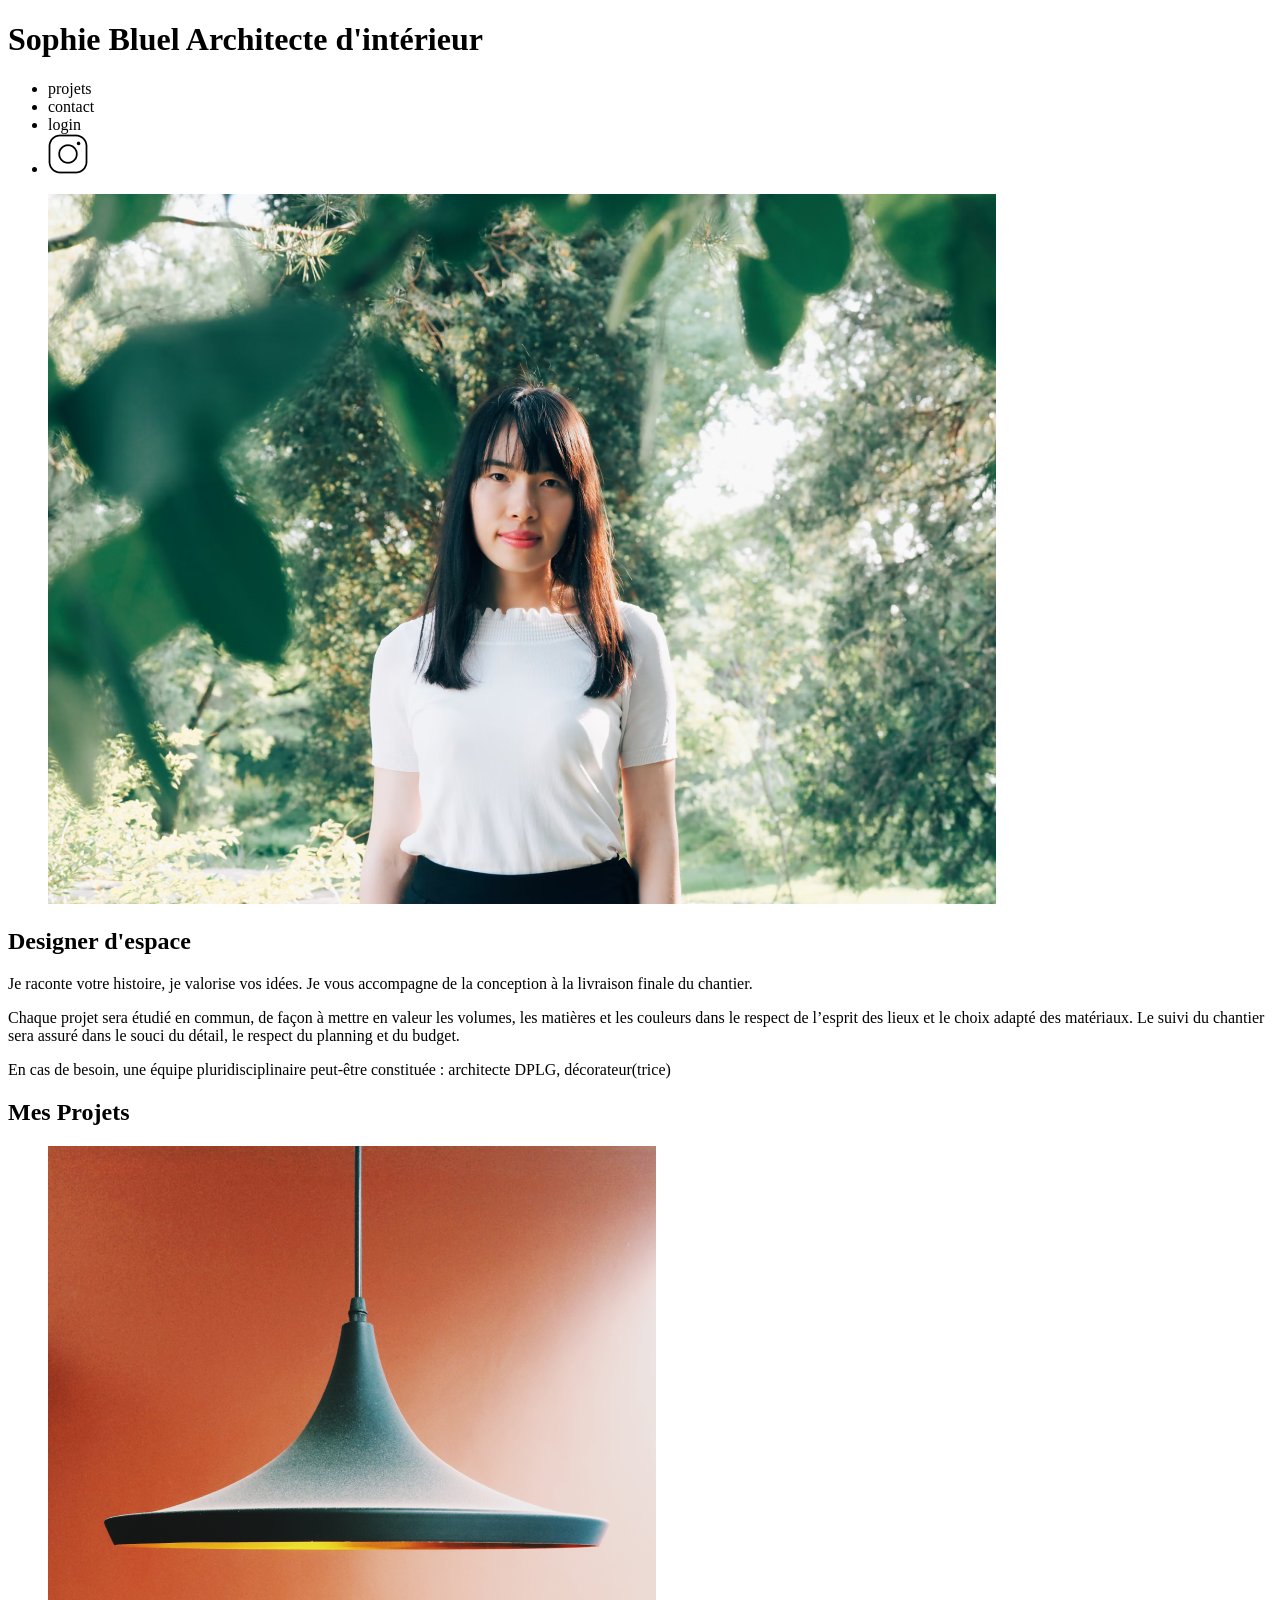
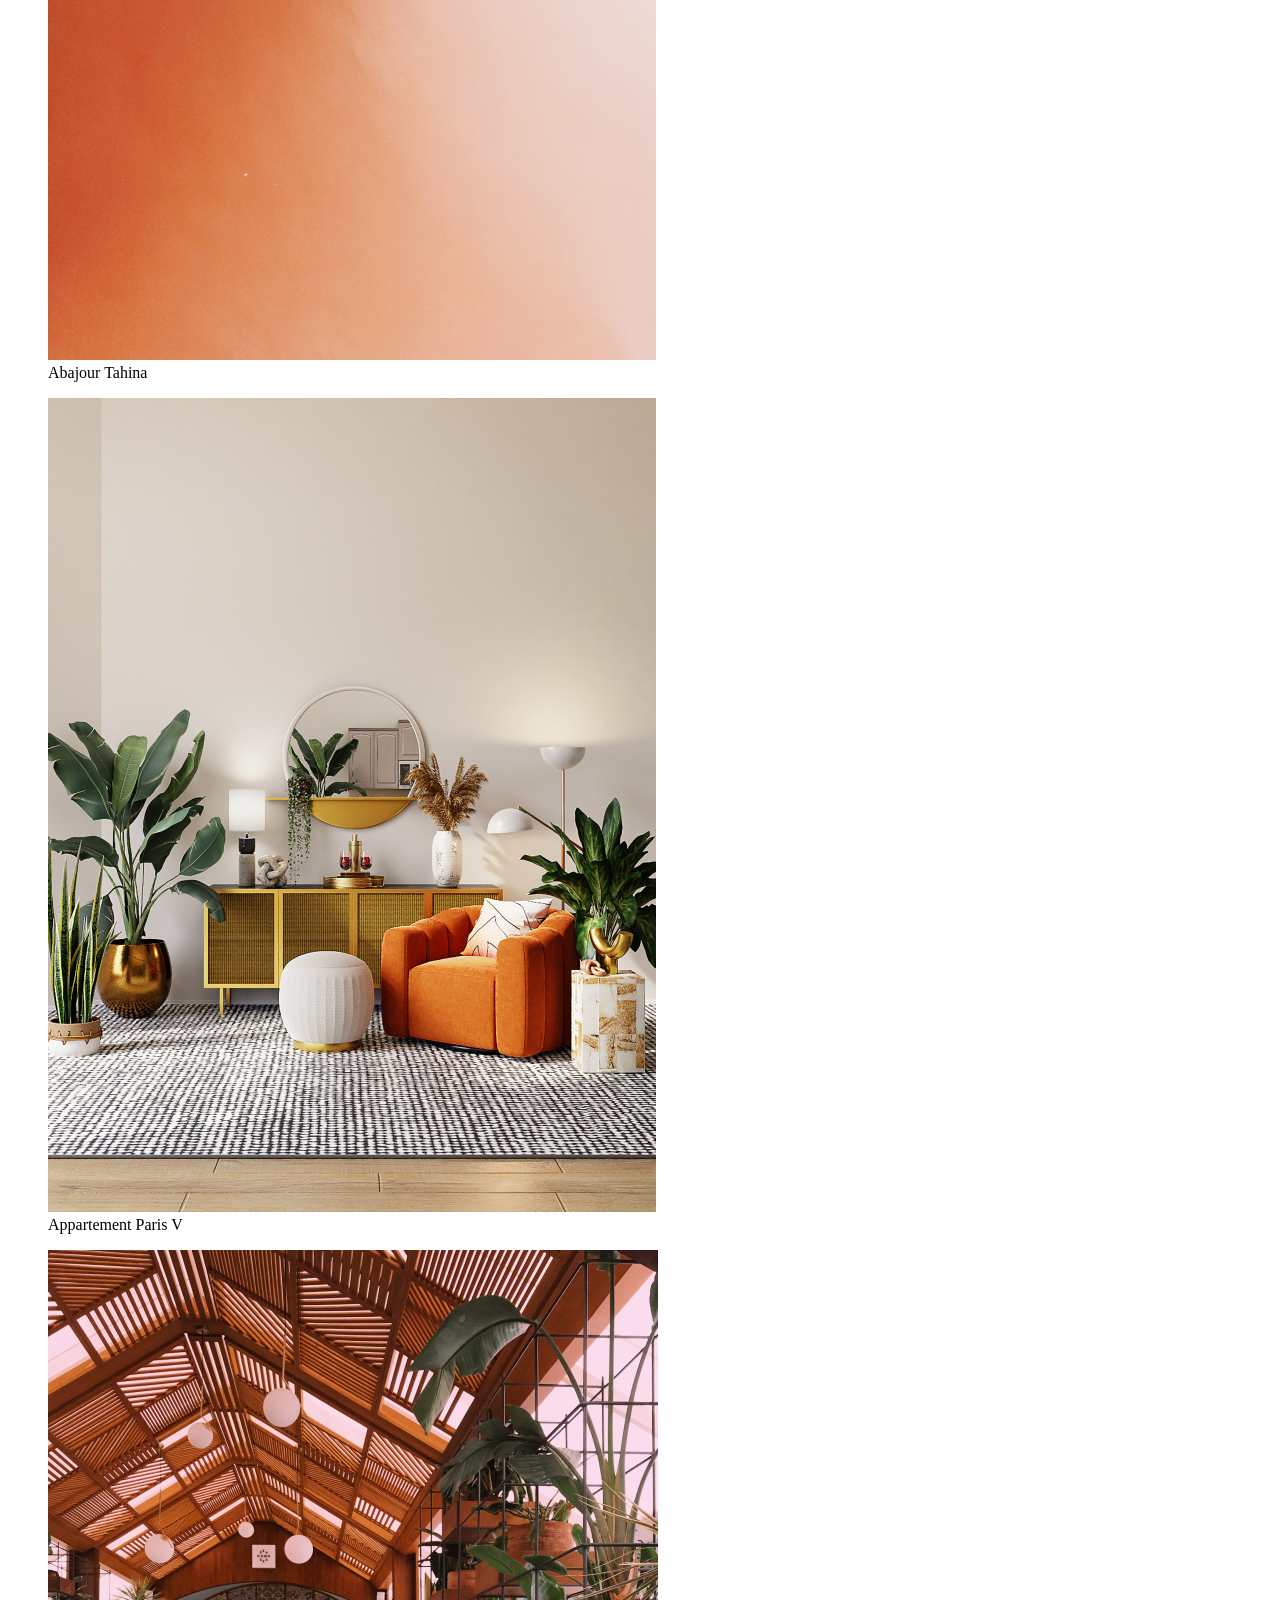
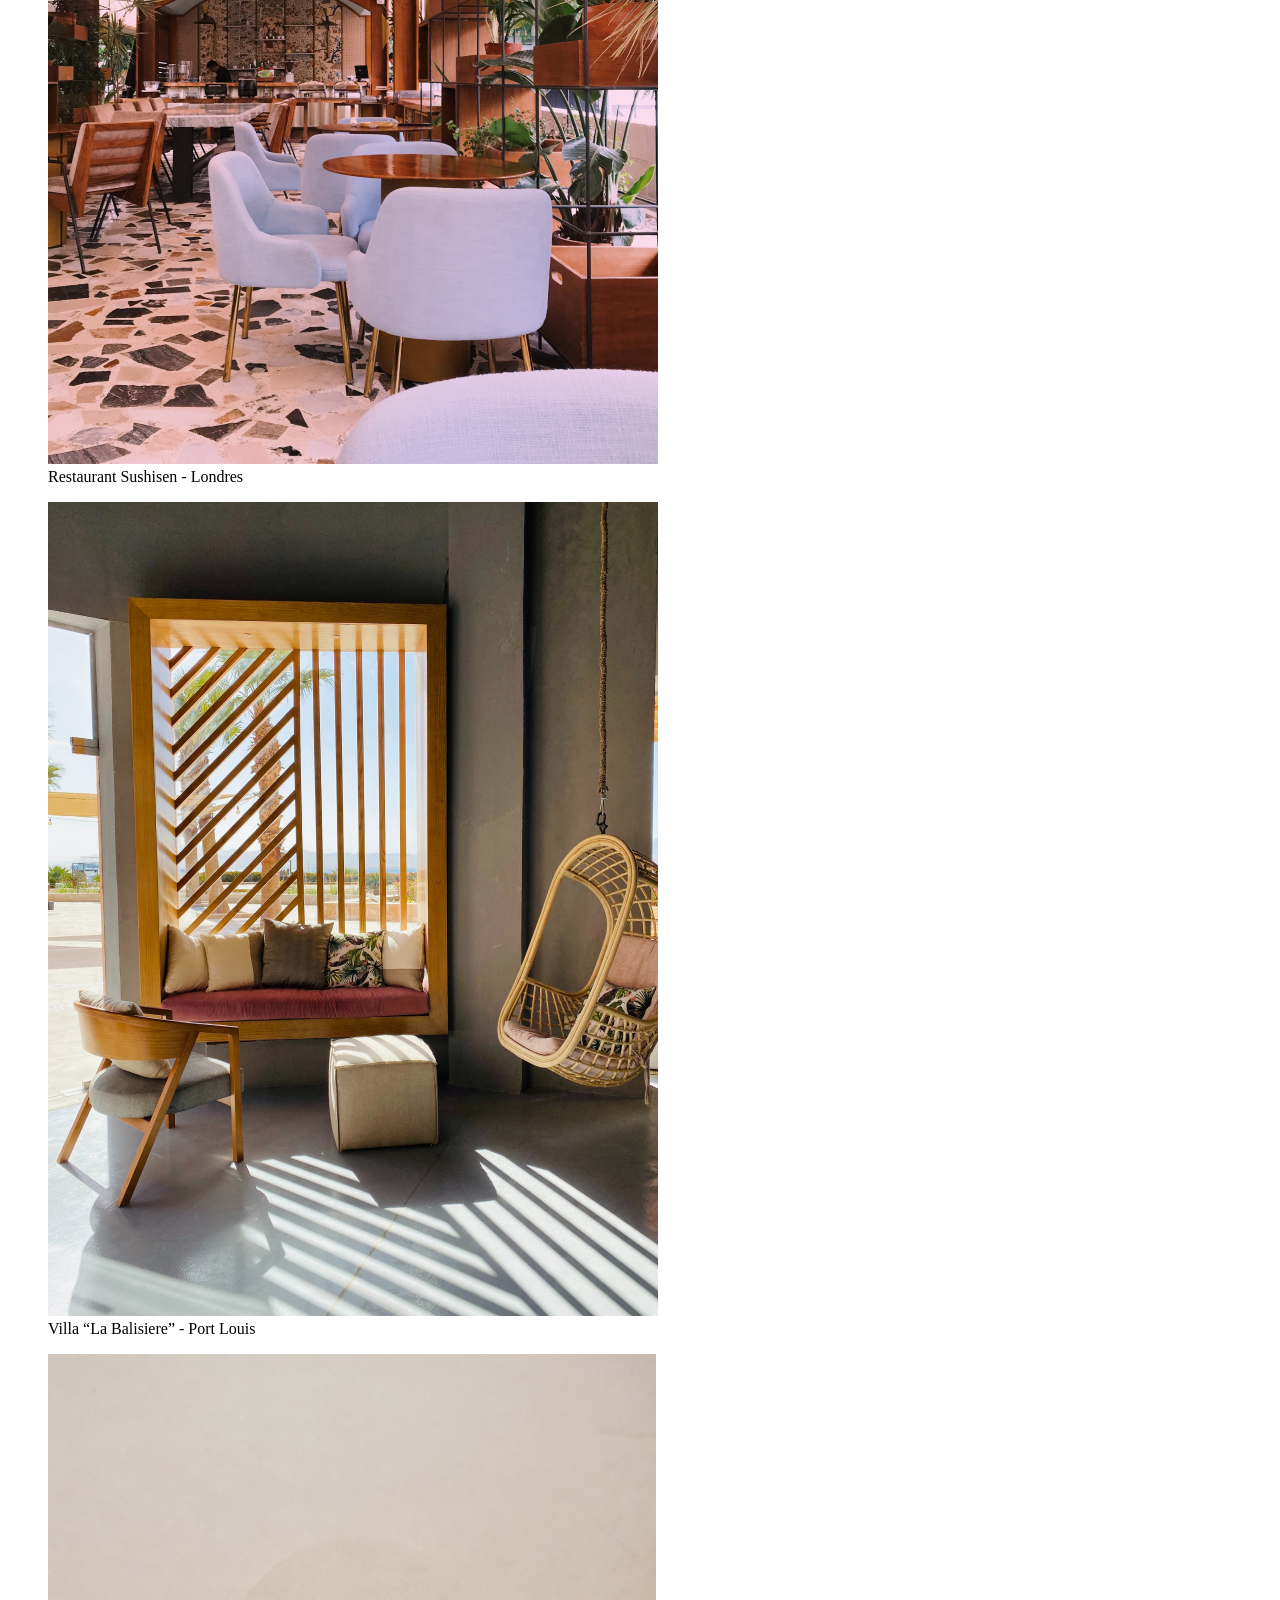
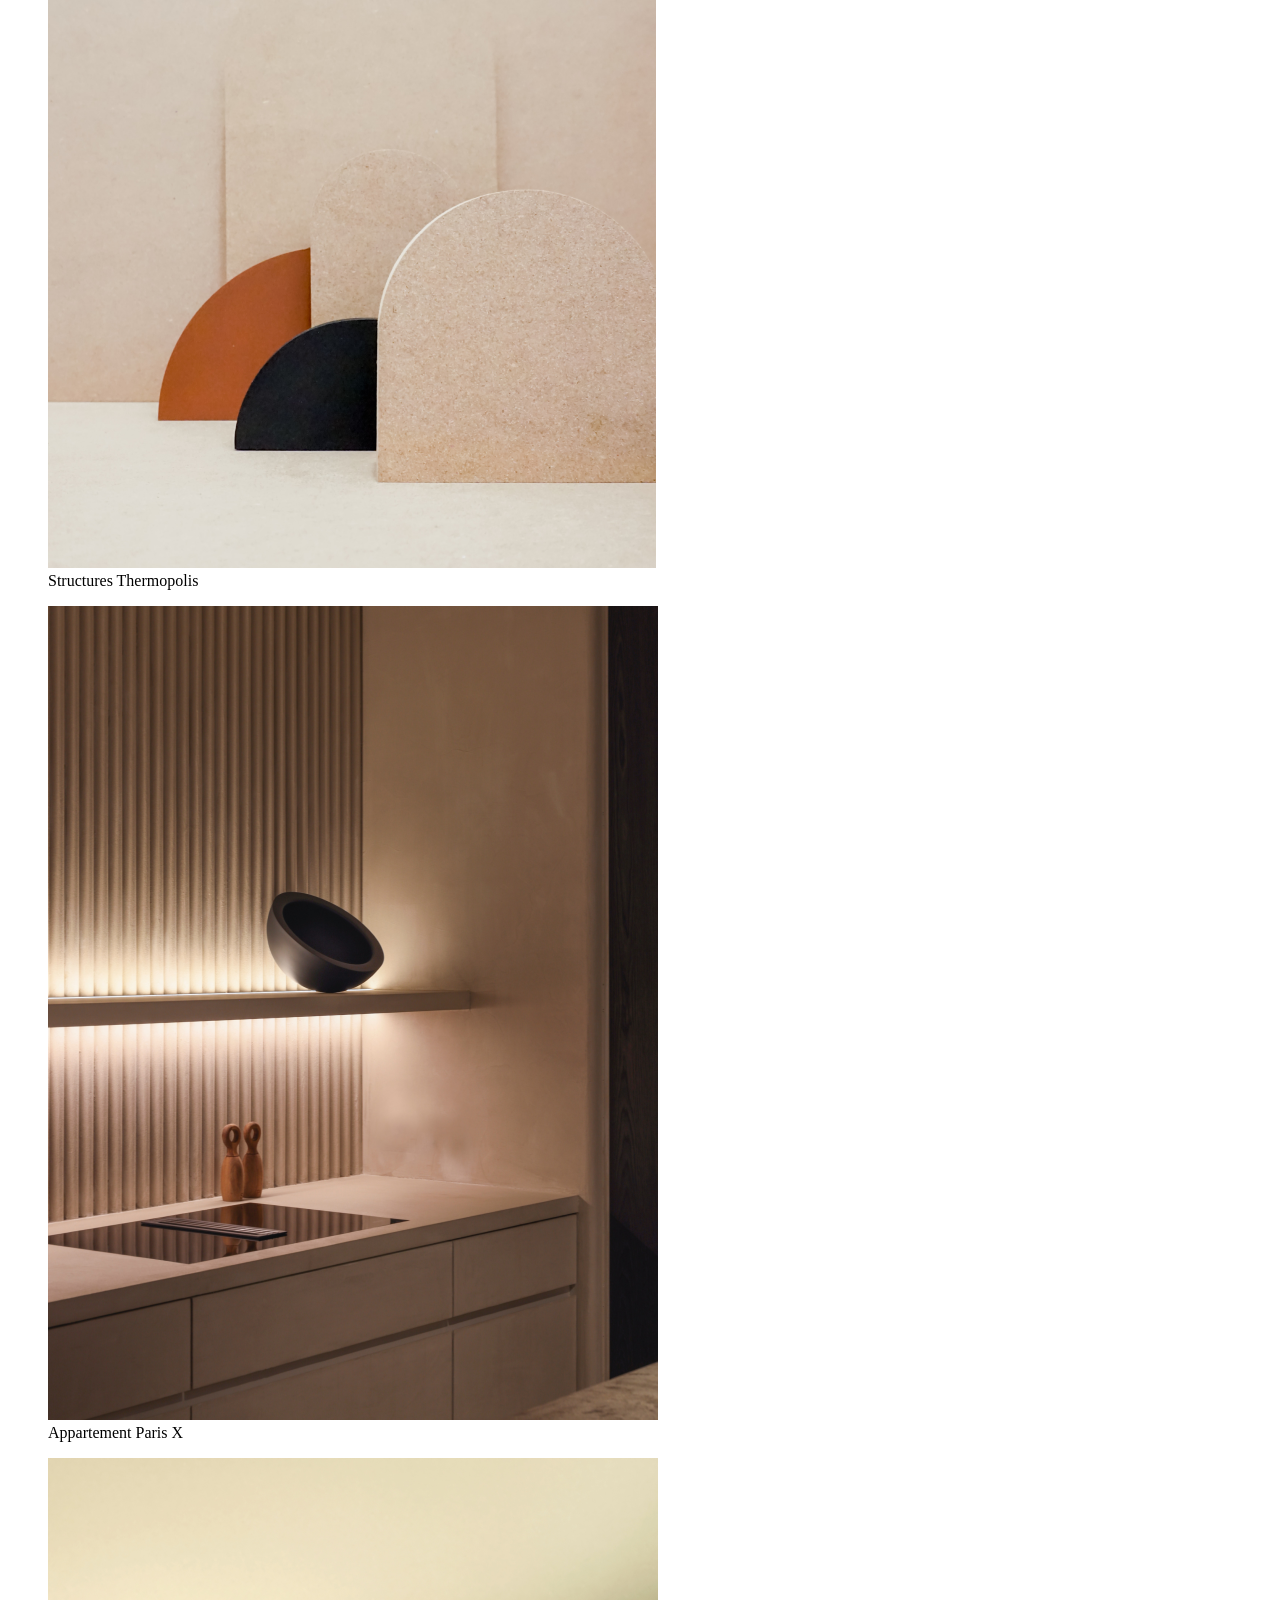
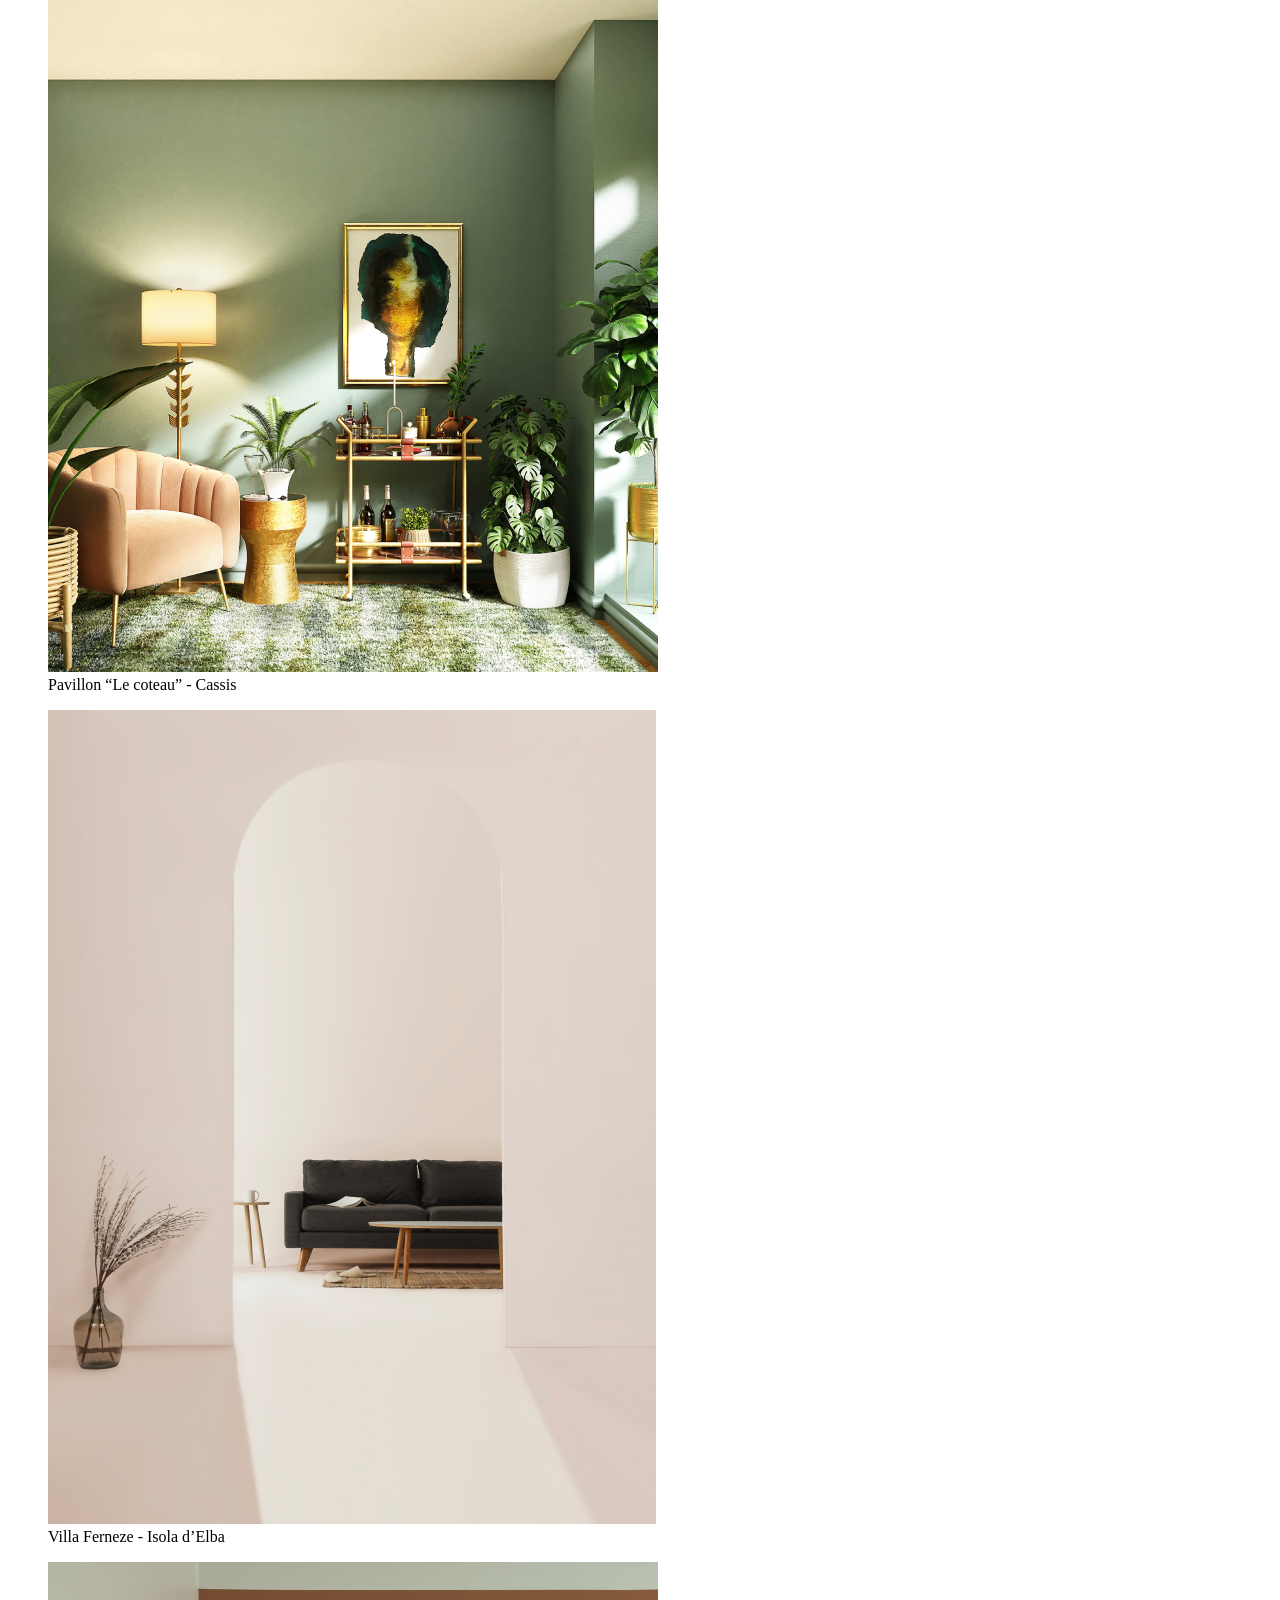
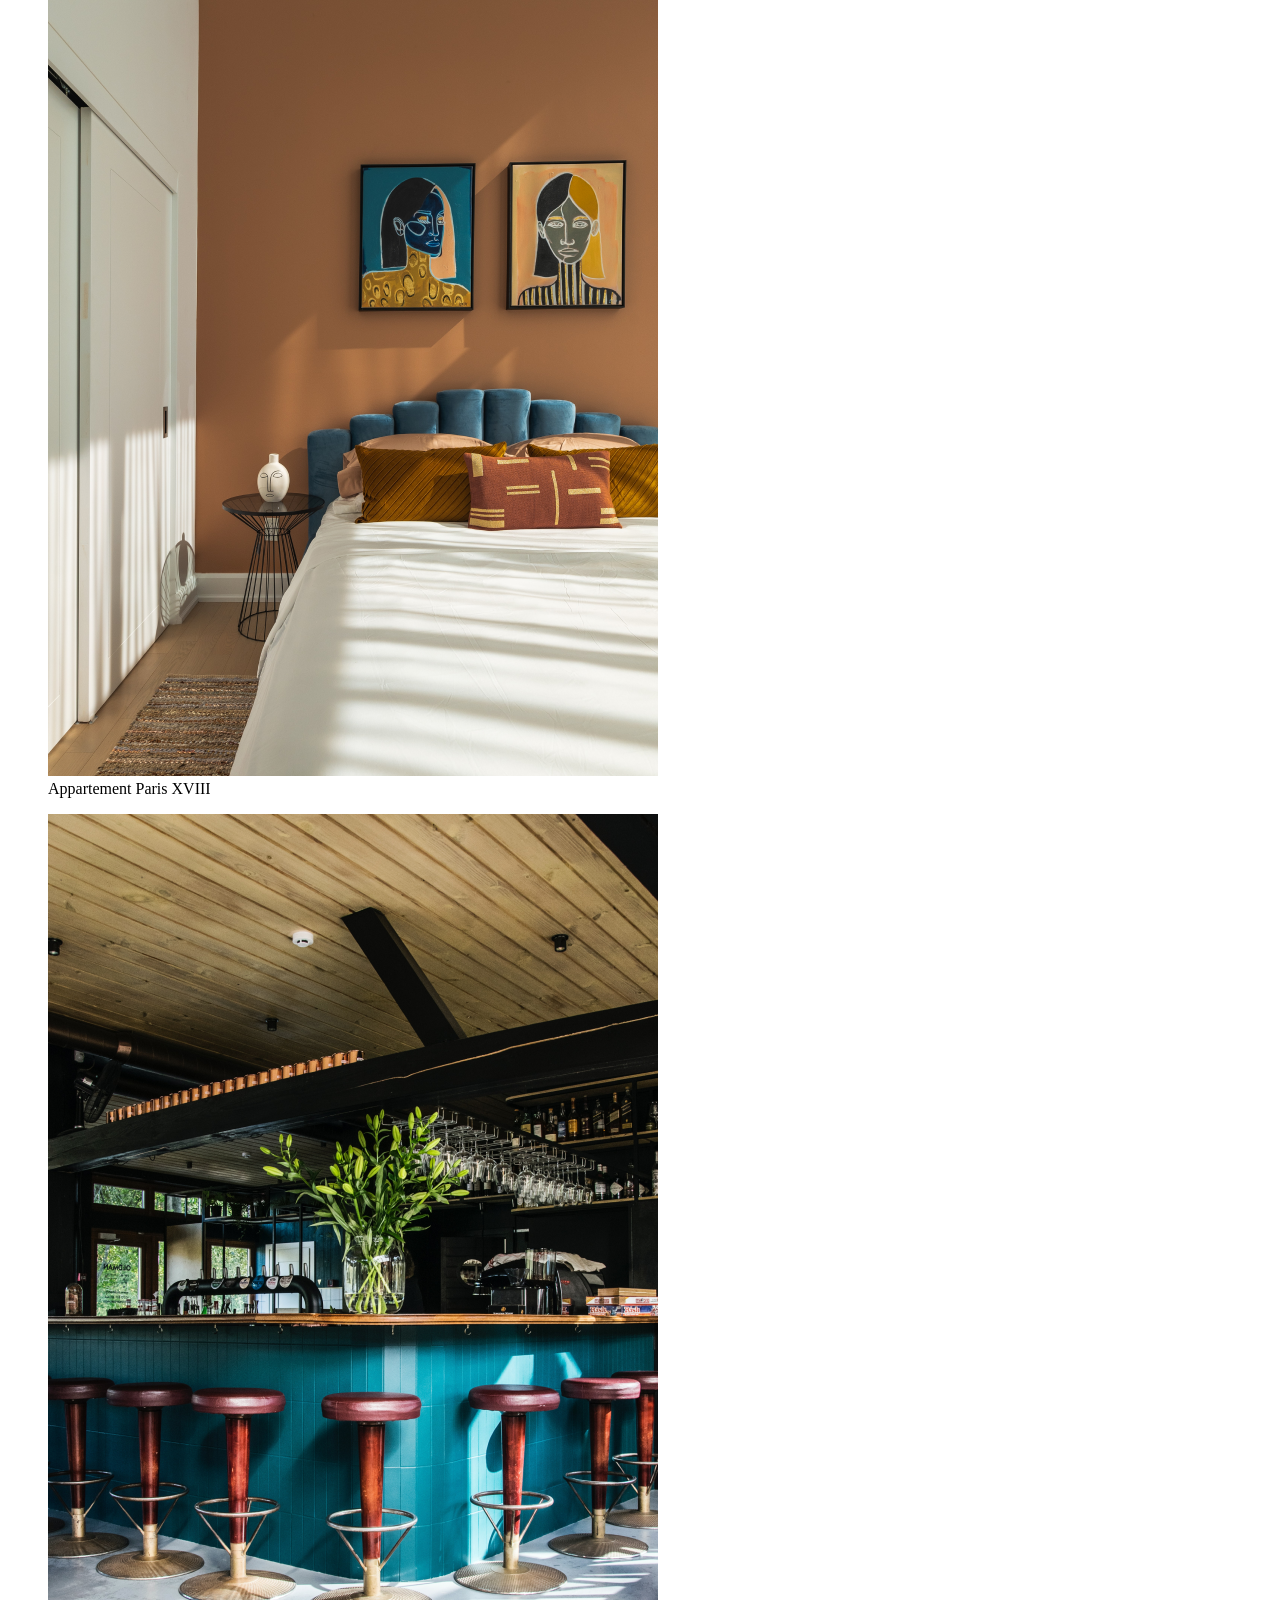
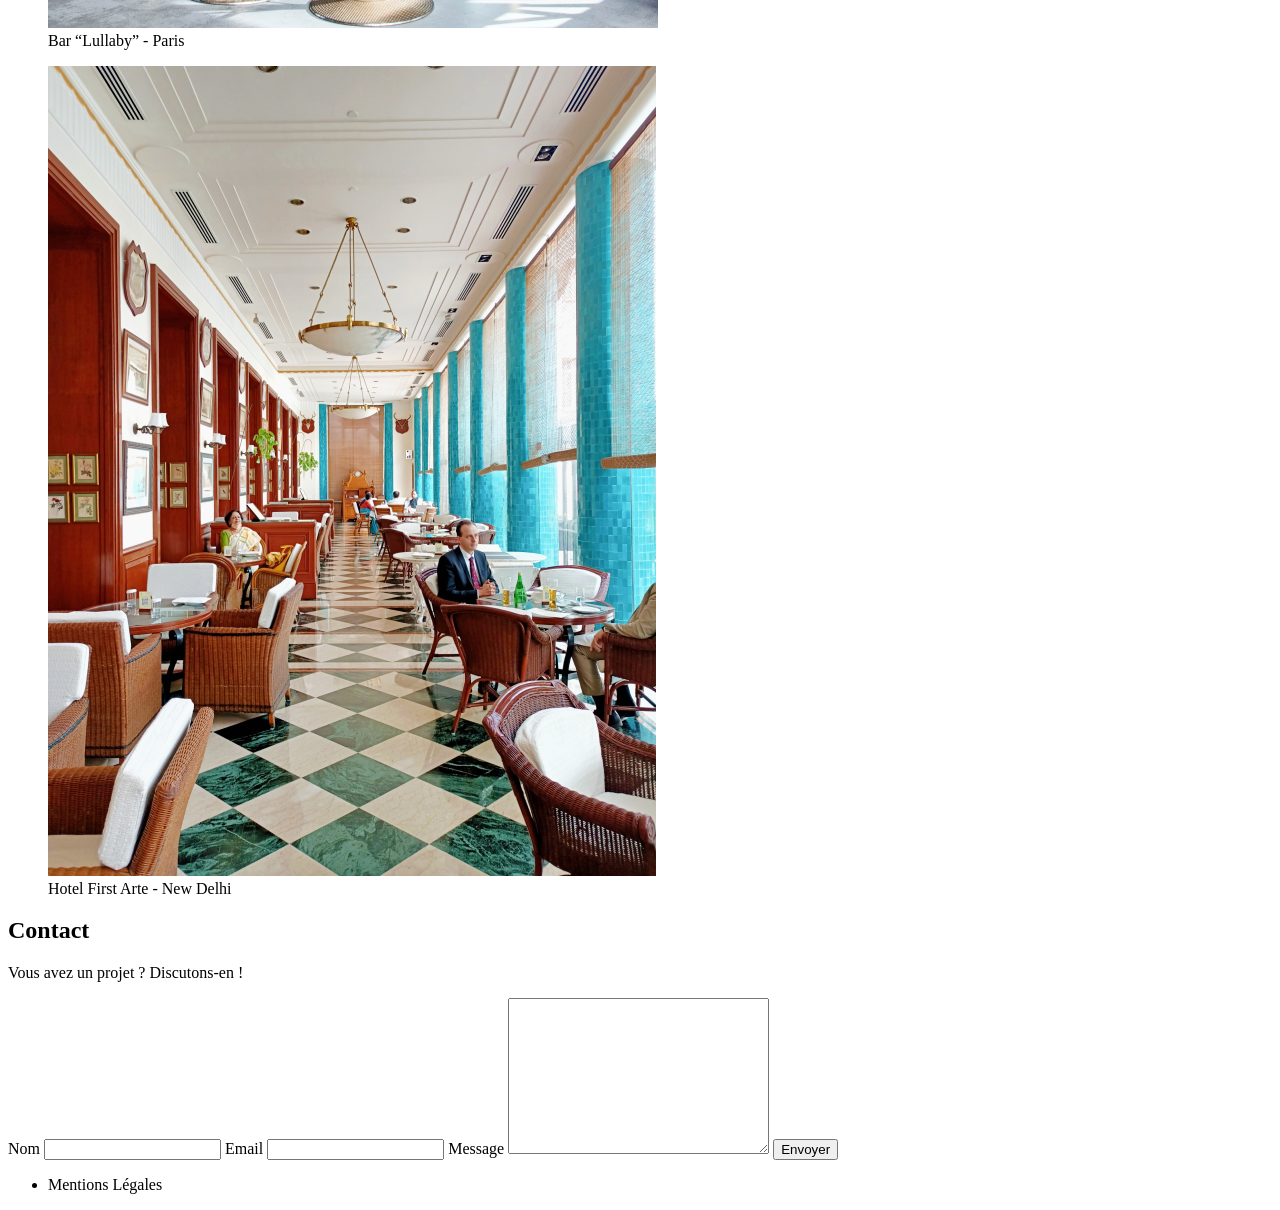
==== FrontEnd/index.html @ b5bcf9e3 "Initial commit" ====
<!DOCTYPE html>
<html lang="fr">
<head>
	<meta charset="UTF-8">
	<title>Sophie Bluel - Architecte d'intérieur</title>
	<meta name="viewport" content="width=device-width, initial-scale=1.0">
	<link rel="preconnect" href="https://fonts.googleapis.com">
	<link rel="preconnect" href="https://fonts.gstatic.com" crossorigin>
	<link href="https://fonts.googleapis.com/css2?family=Syne:wght@700;800&family=Work+Sans&display=swap" rel="stylesheet">
	<meta name="description" content="">
	<link rel="stylesheet" href="./assets/style.css">
</head>
<body>
<header>
	<h1>Sophie Bluel <span>Architecte d'intérieur</span></h1>
	<nav>
		<ul>
			<li>projets</li>
			<li>contact</li>
			<li>login</li>
			<li><img src="./assets/icons/instagram.png" alt="Instagram"></li>
		</ul>
	</nav>
</header>
<main>
	<section id="introduction">
		<figure>
			<img src="./assets/images/sophie-bluel.png" alt="">
		</figure>
		<article>
			<h2>Designer d'espace</h2>
			<p>Je raconte votre histoire, je valorise vos idées. Je vous accompagne de la conception à la livraison finale du chantier.</p>
			<p>Chaque projet sera étudié en commun, de façon à mettre en valeur les volumes, les matières et les couleurs dans le respect de l’esprit des lieux et le choix adapté des matériaux. Le suivi du chantier sera assuré dans le souci du détail, le respect du planning et du budget.</p>
			<p>En cas de besoin, une équipe pluridisciplinaire peut-être constituée : architecte DPLG, décorateur(trice)</p>
		</article>
	</section>
	<section id="portfolio">
		<h2>Mes Projets</h2>
		<div class="gallery">
			<figure>
				<img src="assets/images/abajour-tahina.png" alt="Abajour Tahina">
				<figcaption>Abajour Tahina</figcaption>
			</figure>
			<figure>
				<img src="assets/images/appartement-paris-v.png" alt="Appartement Paris V">
				<figcaption>Appartement Paris V</figcaption>
			</figure>
			<figure>
				<img src="assets/images/restaurant-sushisen-londres.png" alt="Restaurant Sushisen - Londres">
				<figcaption>Restaurant Sushisen - Londres</figcaption>
			</figure>
			<figure>
				<img src="assets/images/la-balisiere.png" alt="Villa “La Balisiere” - Port Louis">
				<figcaption>Villa “La Balisiere” - Port Louis</figcaption>
			</figure>
			<figure>
				<img src="assets/images/structures-thermopolis.png" alt="Structures Thermopolis">
				<figcaption>Structures Thermopolis</figcaption>
			</figure>
			<figure>
				<img src="assets/images/appartement-paris-x.png" alt="Appartement Paris X">
				<figcaption>Appartement Paris X</figcaption>
			</figure>
			<figure>
				<img src="assets/images/le-coteau-cassis.png" alt="Pavillon “Le coteau” - Cassis">
				<figcaption>Pavillon “Le coteau” - Cassis</figcaption>
			</figure>
			<figure>
				<img src="assets/images/villa-ferneze.png" alt="Villa Ferneze - Isola d’Elba">
				<figcaption>Villa Ferneze - Isola d’Elba</figcaption>
			</figure>
			<figure>
				<img src="assets/images/appartement-paris-xviii.png" alt="Appartement Paris XVIII">
				<figcaption>Appartement Paris XVIII</figcaption>
			</figure>
			<figure>
				<img src="assets/images/bar-lullaby-paris.png" alt="Bar “Lullaby” - Paris">
				<figcaption>Bar “Lullaby” - Paris</figcaption>
			</figure>
			<figure>
				<img src="assets/images/hotel-first-arte-new-delhi.png" alt="Hotel First Arte - New Delhi">
				<figcaption>Hotel First Arte - New Delhi</figcaption>
			</figure>
		</div>
	</section>
	<section id="contact">
		<h2>Contact</h2>
		<p>Vous avez un projet ? Discutons-en !</p>
		<form action="#" method="post">
			<label for="name">Nom</label>
			<input type="text" name="name" id="name">
			<label for="email">Email</label>
			<input type="email" name="email" id="email">
			<label for="message">Message</label>
			<textarea name="message" id="message" cols="30" rows="10"></textarea>
			<input type="submit" value="Envoyer">
		</form>
	</section>
</main>

<footer>
	<nav>
		<ul>
			<li>Mentions Légales</li>
		</ul>
	</nav>
</footer>
</body>
</html>
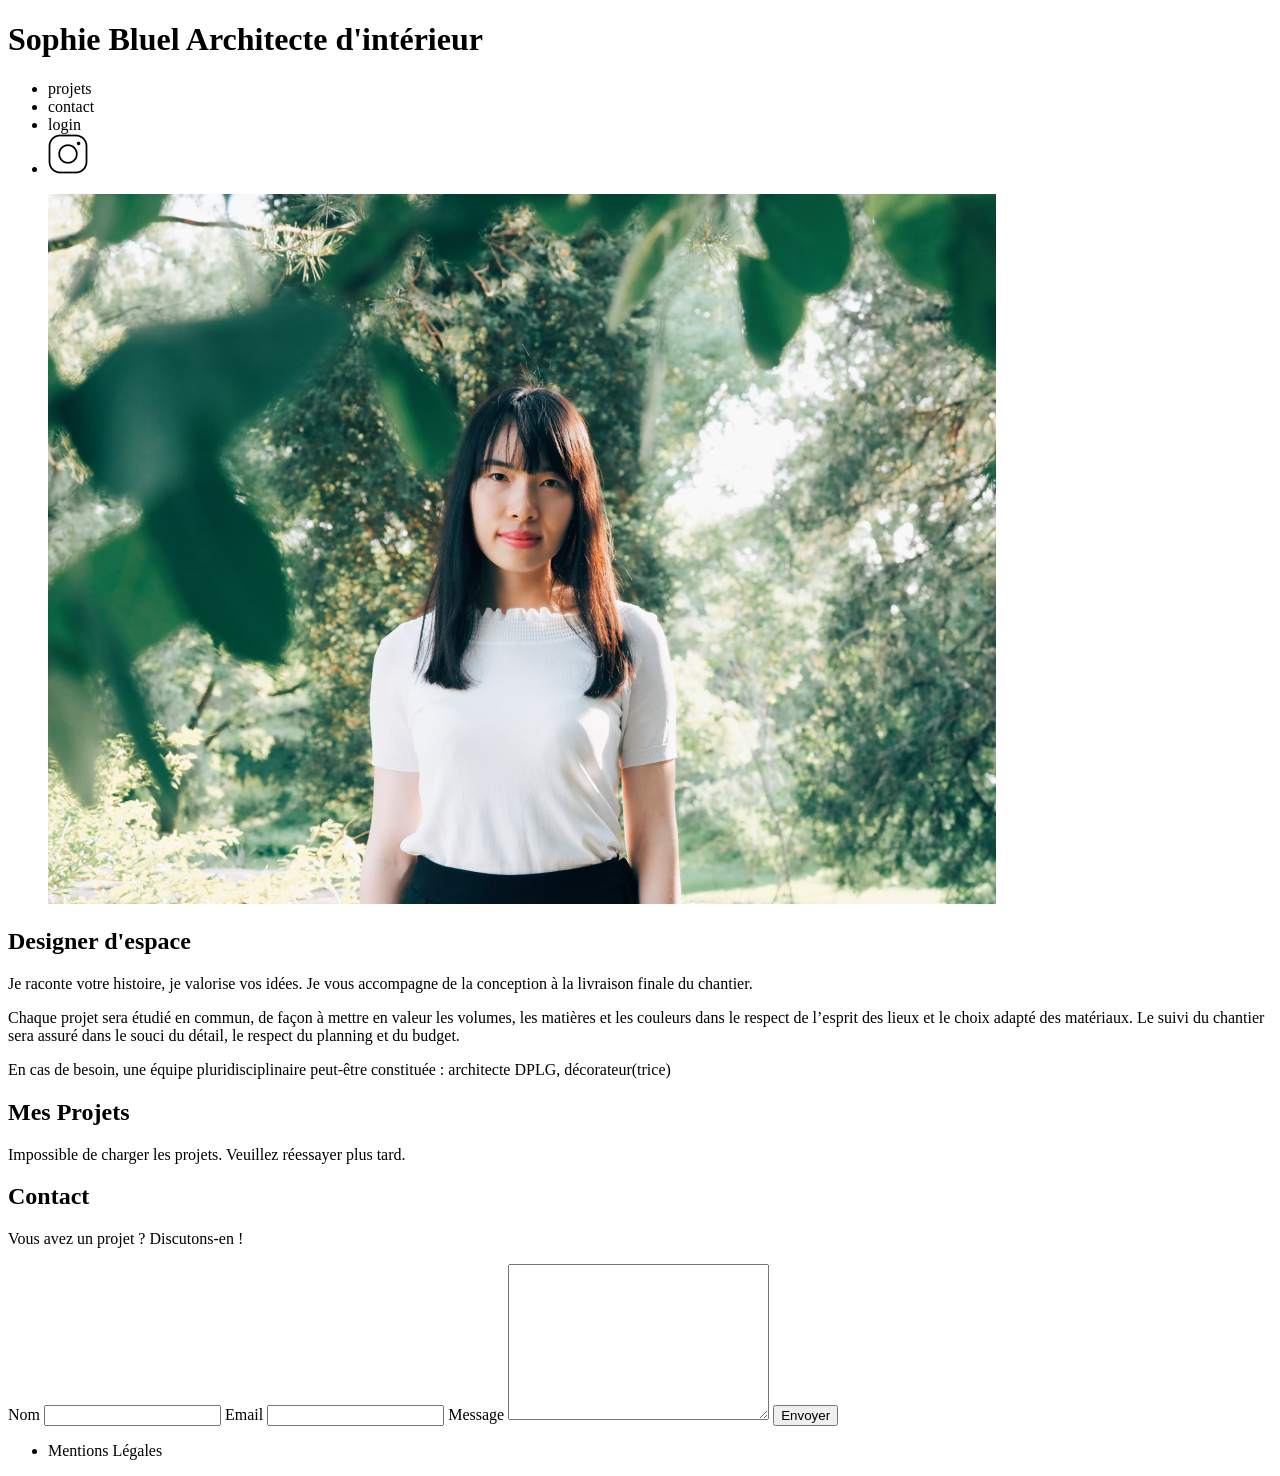
==== commit a07d2990: "etape 1.1 La galerie récupère maintenant les projets depuis le backend avec fetch. Les images et leu" ====
--- a/FrontEnd/index.html
+++ b/FrontEnd/index.html
@@ -9,6 +9,7 @@
 	<link href="https://fonts.googleapis.com/css2?family=Syne:wght@700;800&family=Work+Sans&display=swap" rel="stylesheet">
 	<meta name="description" content="">
 	<link rel="stylesheet" href="./assets/style.css">
+	<script src="./assets/script.js" defer></script>
 </head>
 <body>
 <header>
@@ -36,52 +37,8 @@
 	</section>
 	<section id="portfolio">
 		<h2>Mes Projets</h2>
-		<div class="gallery">
-			<figure>
-				<img src="assets/images/abajour-tahina.png" alt="Abajour Tahina">
-				<figcaption>Abajour Tahina</figcaption>
-			</figure>
-			<figure>
-				<img src="assets/images/appartement-paris-v.png" alt="Appartement Paris V">
-				<figcaption>Appartement Paris V</figcaption>
-			</figure>
-			<figure>
-				<img src="assets/images/restaurant-sushisen-londres.png" alt="Restaurant Sushisen - Londres">
-				<figcaption>Restaurant Sushisen - Londres</figcaption>
-			</figure>
-			<figure>
-				<img src="assets/images/la-balisiere.png" alt="Villa “La Balisiere” - Port Louis">
-				<figcaption>Villa “La Balisiere” - Port Louis</figcaption>
-			</figure>
-			<figure>
-				<img src="assets/images/structures-thermopolis.png" alt="Structures Thermopolis">
-				<figcaption>Structures Thermopolis</figcaption>
-			</figure>
-			<figure>
-				<img src="assets/images/appartement-paris-x.png" alt="Appartement Paris X">
-				<figcaption>Appartement Paris X</figcaption>
-			</figure>
-			<figure>
-				<img src="assets/images/le-coteau-cassis.png" alt="Pavillon “Le coteau” - Cassis">
-				<figcaption>Pavillon “Le coteau” - Cassis</figcaption>
-			</figure>
-			<figure>
-				<img src="assets/images/villa-ferneze.png" alt="Villa Ferneze - Isola d’Elba">
-				<figcaption>Villa Ferneze - Isola d’Elba</figcaption>
-			</figure>
-			<figure>
-				<img src="assets/images/appartement-paris-xviii.png" alt="Appartement Paris XVIII">
-				<figcaption>Appartement Paris XVIII</figcaption>
-			</figure>
-			<figure>
-				<img src="assets/images/bar-lullaby-paris.png" alt="Bar “Lullaby” - Paris">
-				<figcaption>Bar “Lullaby” - Paris</figcaption>
-			</figure>
-			<figure>
-				<img src="assets/images/hotel-first-arte-new-delhi.png" alt="Hotel First Arte - New Delhi">
-				<figcaption>Hotel First Arte - New Delhi</figcaption>
-			</figure>
-		</div>
+		<p id="gallery-message" role="status"></p>
+		<div class="gallery"></div>
 	</section>
 	<section id="contact">
 		<h2>Contact</h2>
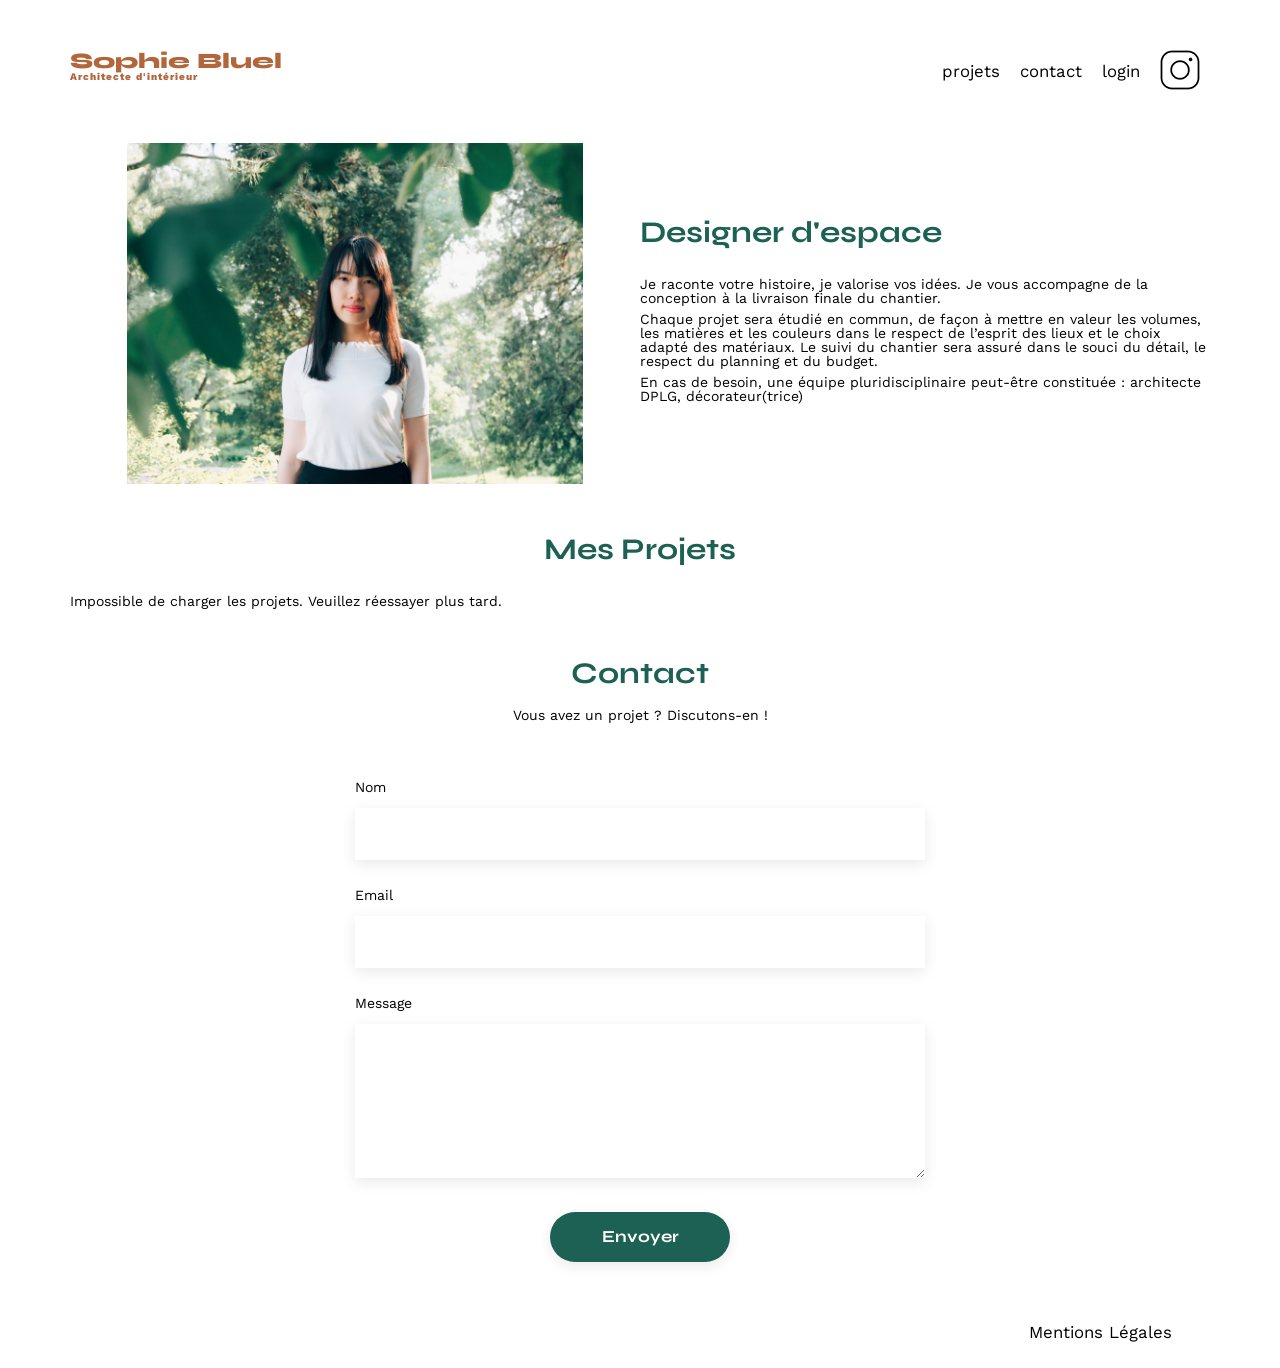
==== commit 85ae2ee6: "etape 1.2 La galerie peut maintenant être filtrée par catégorie grâce aux boutons ajoutés sous « Mes" ====
--- a/FrontEnd/index.html
+++ b/FrontEnd/index.html
@@ -37,8 +37,9 @@
 	</section>
 	<section id="portfolio">
 		<h2>Mes Projets</h2>
+		<div class="filters" role="group" aria-label="Filtrer les projets par catégorie"></div>
 		<p id="gallery-message" role="status"></p>
-		<div class="gallery"></div>
+		<div class="gallery" id="gallery"></div>
 	</section>
 	<section id="contact">
 		<h2>Contact</h2>
--- a/FrontEnd/assets/style.css
+++ b/FrontEnd/assets/style.css
@@ -0,0 +1,223 @@
+/* http://meyerweb.com/eric/tools/css/reset/
+   v2.0 | 20110126
+   License: none (public domain)
+*/
+
+html, body, div, span, applet, object, iframe,
+h1, h2, h3, h4, h5, h6, p, blockquote, pre,
+a, abbr, acronym, address, big, cite, code,
+del, dfn, em, img, ins, kbd, q, s, samp,
+small, strike, strong, sub, sup, tt, var,
+b, u, i, center,
+dl, dt, dd, ol, ul, li,
+fieldset, form, label, legend,
+table, caption, tbody, tfoot, thead, tr, th, td,
+article, aside, canvas, details, embed,
+figure, figcaption, footer, header, hgroup,
+menu, nav, output, ruby, section, summary,
+time, mark, audio, video {
+	margin: 0;
+	padding: 0;
+	border: 0;
+	font-size: 100%;
+	font: inherit;
+	vertical-align: baseline;
+}
+/* HTML5 display-role reset for older browsers */
+article, aside, details, figcaption, figure,
+footer, header, hgroup, menu, nav, section {
+	display: block;
+}
+body {
+	line-height: 1;
+}
+ol, ul {
+	list-style: none;
+}
+blockquote, q {
+	quotes: none;
+}
+blockquote:before, blockquote:after,
+q:before, q:after {
+	content: '';
+	content: none;
+}
+table {
+	border-collapse: collapse;
+	border-spacing: 0;
+}
+/** end reset css**/
+body {
+	max-width: 1140px;
+	margin:auto;
+	font-family: 'Work Sans' ;
+	font-size: 14px;
+}
+header {
+	display: flex;
+	justify-content: space-between;
+	margin: 50px 0
+}
+section {
+	margin: 50px 0
+}
+
+h1{
+	display: flex;
+	flex-direction: column;
+	font-family: 'Syne';
+	font-size: 22px;
+	font-weight: 800;
+	color: #B1663C
+}
+
+h1 > span {
+	font-family: 'Work Sans';
+	font-size:10px;
+	letter-spacing: 0.1em;
+;
+}
+
+h2{
+	font-family: 'Syne';
+	font-weight: 700;
+	font-size: 30px;
+	color: #1D6154
+}
+nav ul {
+	display: flex;
+	align-items: center;
+	list-style-type: none;
+
+}
+nav li {
+	padding: 0 10px;
+	font-size: 1.2em;
+}
+
+li:hover {
+	color: #B1663C;
+}
+#introduction {
+	display: flex;
+	align-items: center;
+}
+#introduction figure {
+	flex: 1
+}
+#introduction img {
+	display: block;
+	margin: auto;
+	width: 80%;
+}
+
+#introduction article {
+	flex: 1
+}
+#introduction h2 {
+	margin-bottom: 1em;
+}
+
+#introduction p {
+	margin-bottom: 0.5em;
+}
+#portfolio h2 {
+	text-align: center;
+	margin-bottom: 1em;
+}
+.filters {
+	display: flex;
+	justify-content: center;
+	flex-wrap: wrap;
+	gap: 10px;
+	margin-bottom: 50px;
+}
+
+.filters:empty {
+	display: none;
+}
+
+.filters button {
+	min-width: 100px;
+	padding: 9px 20px;
+	border: 1px solid #1D6154;
+	border-radius: 60px;
+	background-color: transparent;
+	color: #1D6154;
+	font-family: 'Syne';
+	font-size: 16px;
+	font-weight: 700;
+	cursor: pointer;
+}
+
+.filters button[aria-pressed="true"],
+.filters button:hover {
+	background-color: #1D6154;
+	color: white;
+}
+
+.filters button:focus-visible {
+	outline: 2px solid #1D6154;
+	outline-offset: 3px;
+}
+
+.gallery {
+	width: 100%;
+	display: grid;
+	grid-template-columns: 1fr 1fr 1fr;
+	grid-column-gap: 20px;
+	grid-row-gap: 20px;
+}
+
+.gallery img {
+	width: 100%;
+
+}
+#contact {
+	width: 50%;
+margin: auto;
+}
+#contact > * {
+	text-align: center;
+
+}
+#contact h2{
+	margin-bottom: 20px;
+}
+#contact form {
+	text-align: left;
+	margin-top:30px;
+	display: flex;
+	flex-direction: column;
+}
+
+#contact input {
+	height: 50px;
+	font-size: 1.2em;
+	border: none;
+	box-shadow: 0px 4px 14px rgba(0, 0, 0, 0.09);
+}
+#contact label {
+	margin: 2em 0 1em 0;
+}
+#contact textarea {
+	border: none;
+	box-shadow: 0px 4px 14px rgba(0, 0, 0, 0.09);
+}
+
+input[type="submit"]{
+	font-family: 'Syne';
+	font-weight: 700;
+	color: white;
+	background-color: #1D6154;
+	margin : 2em auto ;
+	width: 180px;
+	text-align: center;
+	border-radius: 60px ;
+}
+
+footer nav ul {
+	display: flex;
+	justify-content: flex-end;
+	margin: 2em
+}
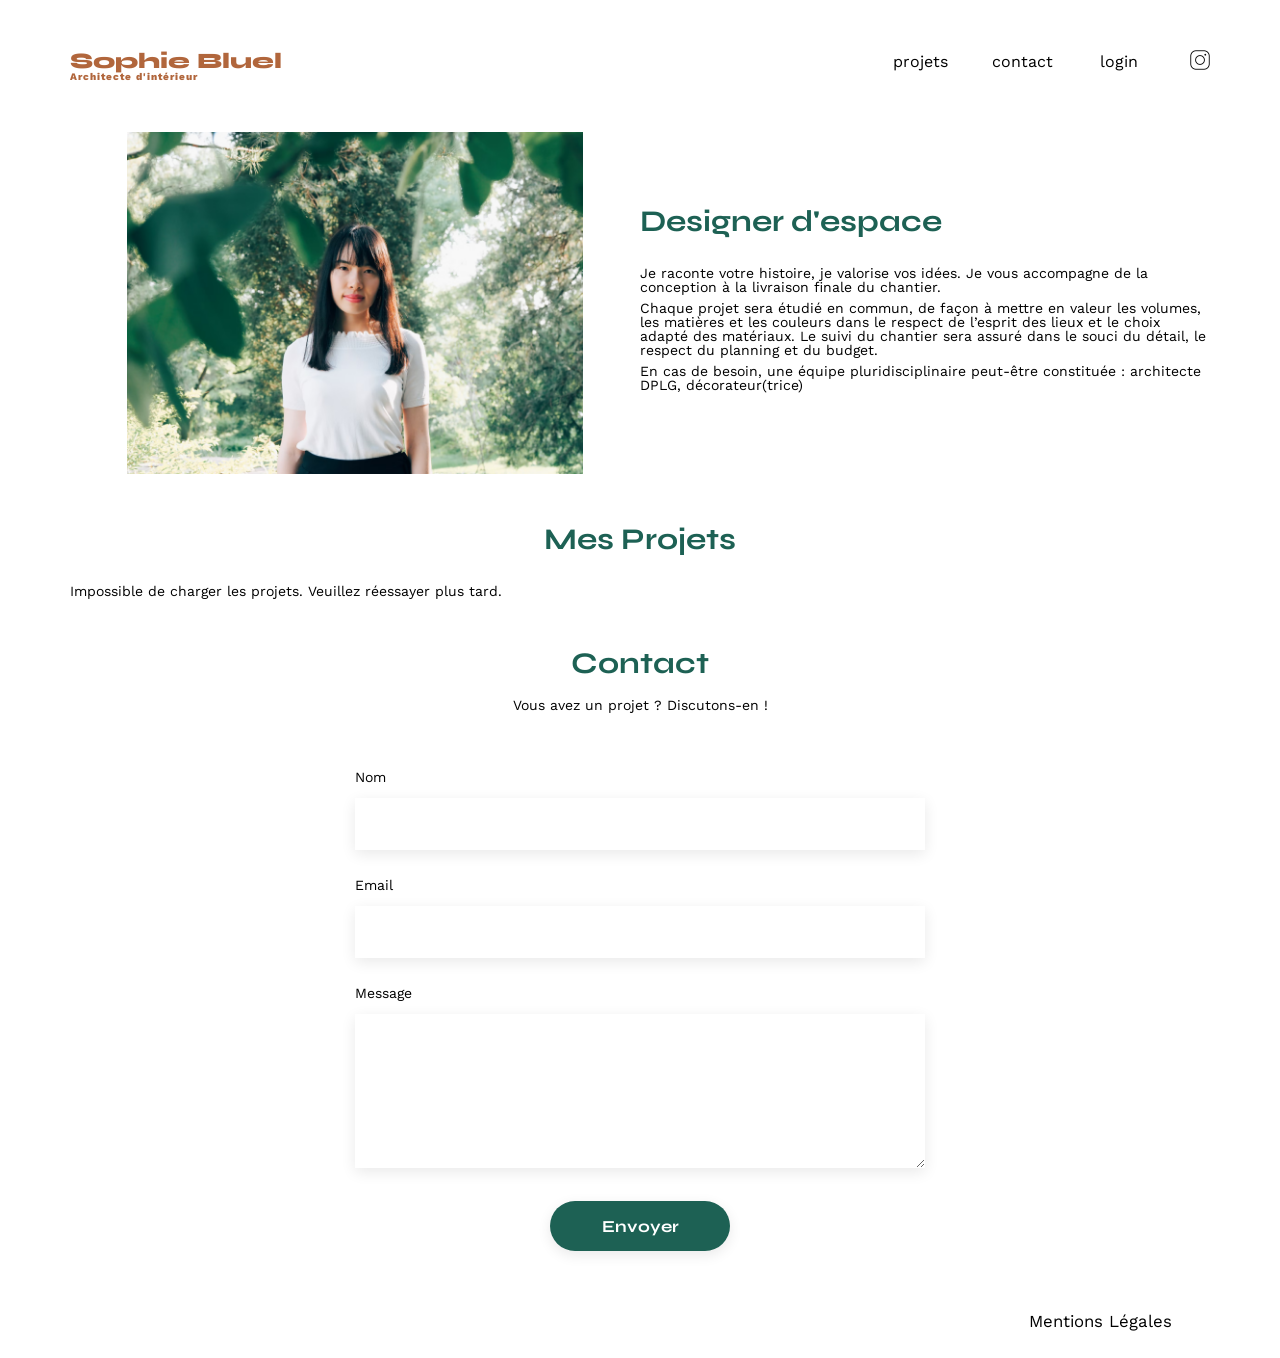
==== commit 2402fab6: "etape 2.1 La page de connexion est maintenant intégrée avec les champs e-mail et mot de passe, le bo" ====
--- a/FrontEnd/index.html
+++ b/FrontEnd/index.html
@@ -16,9 +16,9 @@
 	<h1>Sophie Bluel <span>Architecte d'intérieur</span></h1>
 	<nav>
 		<ul>
-			<li>projets</li>
-			<li>contact</li>
-			<li>login</li>
+			<li><a href="#portfolio">projets</a></li>
+			<li><a href="#contact">contact</a></li>
+			<li><a href="./login.html">login</a></li>
 			<li><img src="./assets/icons/instagram.png" alt="Instagram"></li>
 		</ul>
 	</nav>
--- a/FrontEnd/assets/style.css
+++ b/FrontEnd/assets/style.css
@@ -95,6 +95,36 @@
 	font-size: 1.2em;
 }
 
+nav a {
+	color: inherit;
+	text-decoration: none;
+}
+
+nav a[aria-current="page"] {
+	font-weight: 700;
+}
+
+/* Espacement des liens repris du menu de la maquette. */
+header nav ul {
+	gap: 44px;
+}
+
+header nav li {
+	padding: 0;
+	font-size: 16px;
+}
+
+header nav a {
+	display: block;
+	width: 55px;
+	text-align: center;
+}
+
+header nav img {
+	width: 20px;
+	height: 20px;
+}
+
 li:hover {
 	color: #B1663C;
 }
@@ -221,3 +251,101 @@
 	justify-content: flex-end;
 	margin: 2em
 }
+
+/* Page de connexion */
+.login-page {
+	max-width: none;
+	min-height: 100vh;
+	display: flex;
+	flex-direction: column;
+	background-color: #FFFEF8;
+}
+
+.login-page header {
+	width: calc(100% - 40px);
+	max-width: 1140px;
+	margin: 50px auto;
+	gap: 24px;
+	flex-wrap: wrap;
+}
+
+.login-page main {
+	flex: 1;
+}
+
+#login {
+	width: 379px;
+	max-width: calc(100% - 40px);
+	margin: 120px auto 80px;
+}
+
+#login h2 {
+	text-align: center;
+	margin-bottom: 37px;
+}
+
+#login form {
+	display: flex;
+	flex-direction: column;
+}
+
+#login label {
+	margin-bottom: 7px;
+}
+
+#login input {
+	box-sizing: border-box;
+	width: 100%;
+	height: 51px;
+	margin-bottom: 30px;
+	padding: 0 12px;
+	border: none;
+	background-color: white;
+	box-shadow: 0 4px 14px rgba(0, 0, 0, 0.09);
+	font: inherit;
+}
+
+#login button {
+	width: 179px;
+	min-height: 36px;
+	margin: 7px auto 28px;
+	border: none;
+	border-radius: 60px;
+	background-color: #1D6154;
+	color: white;
+	font-family: 'Syne';
+	font-size: 14px;
+	font-weight: 700;
+	cursor: pointer;
+}
+
+#login .forgot-password {
+	display: block;
+	text-align: center;
+	text-decoration: underline;
+	color: inherit;
+}
+
+.login-page a:focus-visible,
+#login input:focus-visible,
+#login button:focus-visible {
+	outline: 2px solid #1D6154;
+	outline-offset: 3px;
+}
+
+.login-page footer {
+	background-color: white;
+}
+
+.login-page footer nav {
+	max-width: 1140px;
+	margin: auto;
+}
+
+.login-page footer nav ul {
+	margin: 20px 0;
+}
+
+.login-page footer nav li {
+	font-size: 14px;
+}
